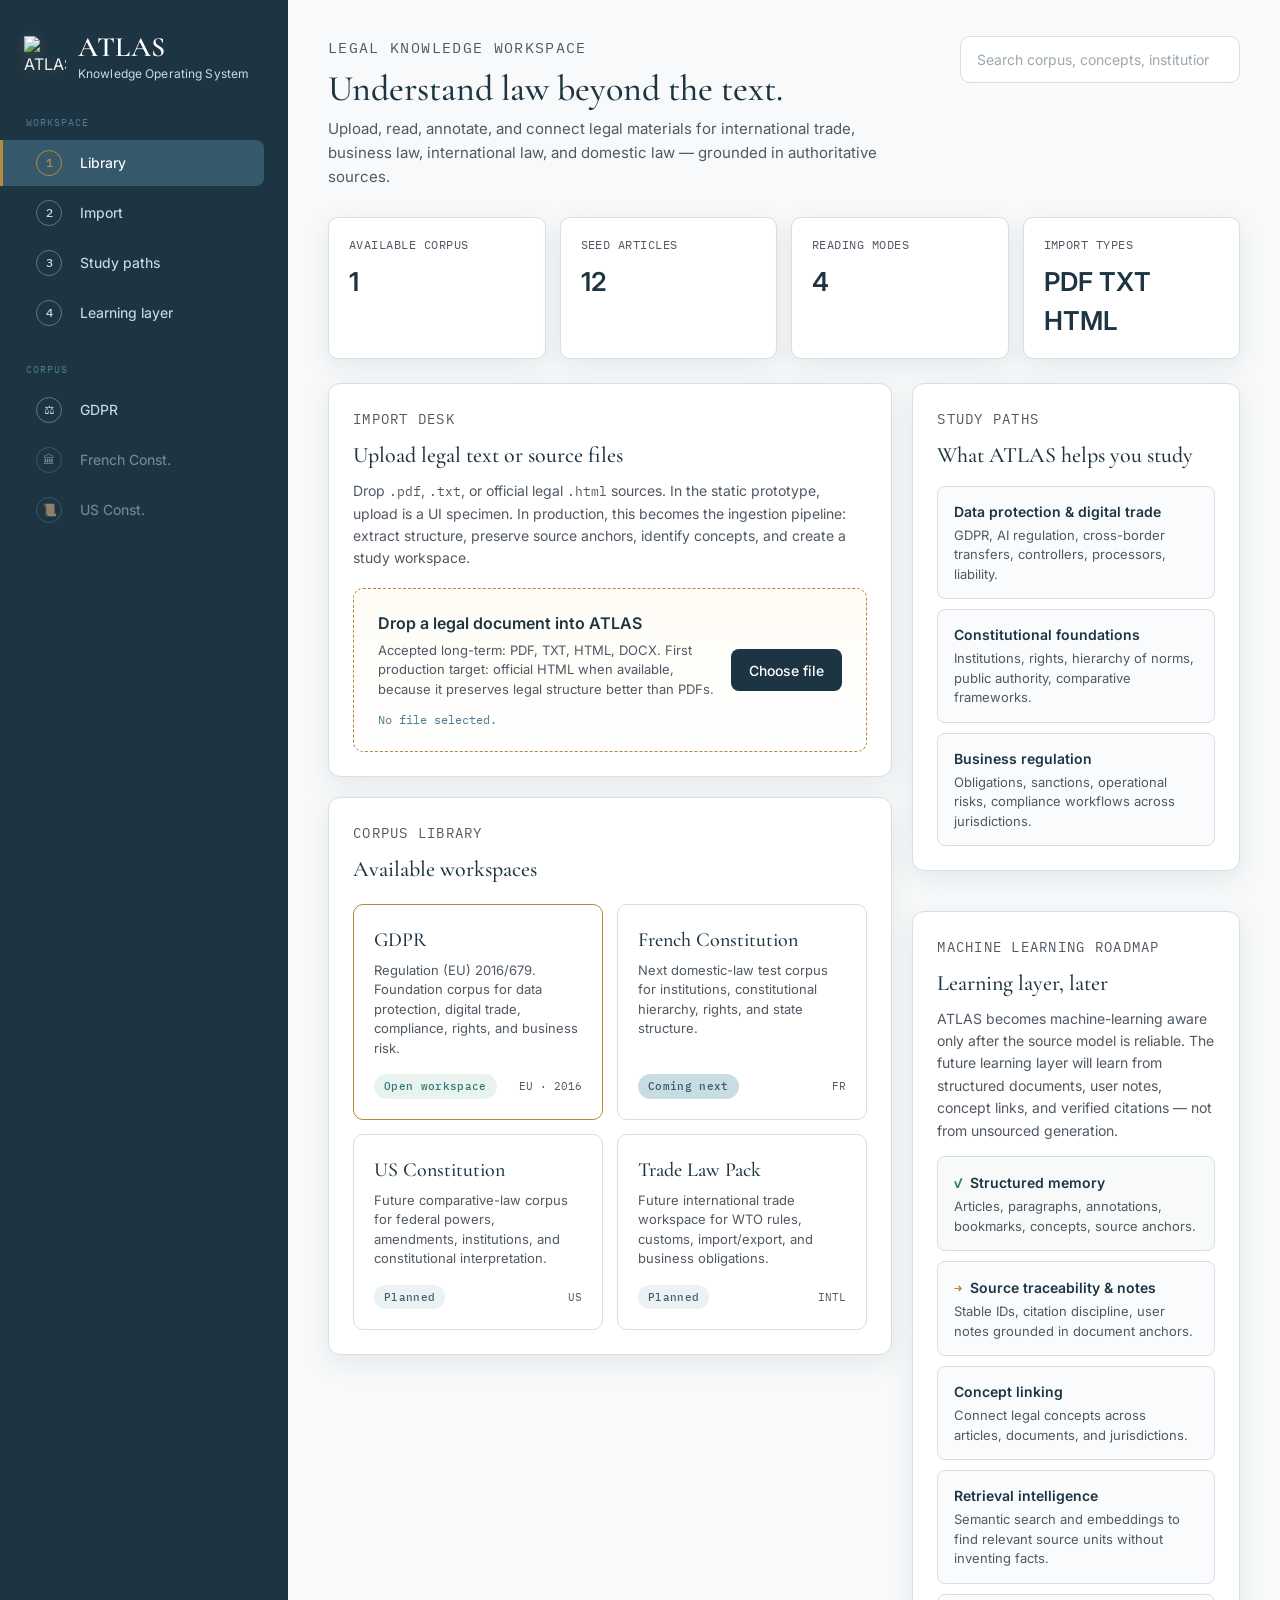
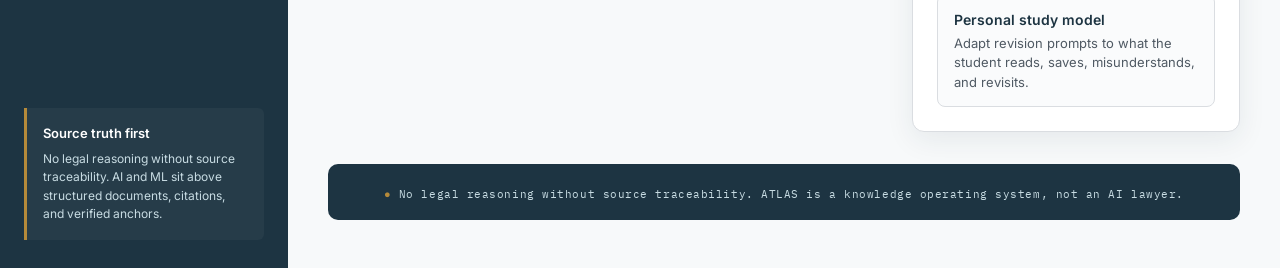
==== index.html @ c78c4022 "Create index.html" ====
<!doctype html>
<html lang="en">
  <head>
    <meta charset="utf-8">
    <meta name="viewport" content="width=device-width, initial-scale=1">
    <title>ATLAS — Legal Knowledge Workspace</title>

    <!-- Charter typography: Cormorant Garamond (display), Inter (UI), IBM Plex Mono (references) -->
    <link rel="preconnect" href="https://fonts.googleapis.com">
    <link rel="preconnect" href="https://fonts.gstatic.com" crossorigin>
    <link href="https://fonts.googleapis.com/css2?family=Cormorant+Garamond:ital,wght@0,400;0,500;0,600;1,400&family=IBM+Plex+Mono:wght@400;500&family=Inter:opsz,wght@14..32,400..600&display=swap" rel="stylesheet">

    <style>
      /* ═══════════ CHARTER COLOURS ═══════════ */
      :root {
        --parchment: #F4EEE5;
        --archive-sand: #EBE4D9;
        --app-white: #F7F9FA;
        --stone-grey: #DADDE1;
        --graphite: #4F5963;
        --navy: #1D3442;
        --observatory: #35586B;
        --atlantic: #4E7D92;
        --glacier: #C8DCE3;
        --mist: #EAF2F5;
        --champagne: #B58A3A;

        --ink: #101820;
        --panel-bg: #FFFFFF;
        --shadow: 0 8px 28px rgba(29, 52, 66, 0.08);
        --shadow-hover: 0 14px 38px rgba(29, 52, 66, 0.12);

        /* Charter typography stack */
        --serif-display: "Cormorant Garamond", "Times New Roman", Times, serif;
        --sans-ui: "Inter", system-ui, -apple-system, sans-serif;
        --mono-ref: "IBM Plex Mono", ui-monospace, monospace;
      }

      * { box-sizing: border-box; margin: 0; padding: 0; }

      body {
        background: var(--app-white);
        color: var(--graphite);
        font-family: var(--sans-ui);
        line-height: 1.5;
        -webkit-font-smoothing: antialiased;
      }

      a { color: inherit; text-decoration: none; }
      button, input { font: inherit; }

      /* ═══════════ LAYOUT ═══════════ */
      .app {
        min-height: 100vh;
        display: grid;
        grid-template-columns: 288px minmax(0, 1fr);
      }

      /* ═══════════ SIDEBAR — Atlas Navy ═══════════ */
      .sidebar {
        background: var(--navy);
        color: #EAF2F5;
        padding: 32px 24px 28px;
        min-height: 100vh;
        position: sticky;
        top: 0;
        display: flex;
        flex-direction: column;
      }

      .brand {
        display: flex;
        align-items: center;
        gap: 12px;
        margin-bottom: 32px;
      }

      .brand-logo {
        width: 42px;
        height: 42px;
        object-fit: contain;
        filter: drop-shadow(0 2px 6px rgba(181, 138, 58, 0.25));
      }

      .brand h1 {
        font-family: var(--serif-display);
        font-size: 28px;
        font-weight: 600;
        letter-spacing: 0.02em;
        color: #FFFFFF;
        line-height: 1.1;
      }

      .brand p {
        font-family: var(--sans-ui);
        font-size: 12px;
        color: var(--glacier);
        margin-top: 2px;
        letter-spacing: 0.01em;
      }

      .nav-section {
        margin-bottom: 22px;
      }

      .nav-title {
        font-family: var(--mono-ref);
        font-size: 10px;
        letter-spacing: 0.1em;
        text-transform: uppercase;
        color: var(--atlantic);
        margin-bottom: 10px;
        padding-left: 2px;
      }

      .side-link {
        display: grid;
        grid-template-columns: 32px 1fr;
        align-items: center;
        gap: 12px;
        padding: 10px 12px;
        border-radius: 8px;
        color: var(--glacier);
        font-size: 14px;
        font-weight: 450;
        transition: background 0.15s ease, color 0.15s ease;
        margin-bottom: 4px;
      }

      .side-link:hover {
        background: var(--observatory);
        color: #FFFFFF;
      }

      .side-link.active {
        background: var(--observatory);
        color: #FFFFFF;
        border-left: 3px solid var(--champagne);
        border-radius: 0 8px 8px 0;
        margin-left: -24px;
        padding-left: 33px;
      }

      .step {
        width: 26px;
        height: 26px;
        border: 1px solid var(--atlantic);
        border-radius: 50%;
        display: grid;
        place-items: center;
        font-family: var(--mono-ref);
        font-size: 12px;
        color: var(--glacier);
      }

      .side-link.active .step {
        border-color: var(--champagne);
        color: var(--champagne);
      }

      .sidebar-principle {
        margin-top: auto;
        padding: 16px;
        background: rgba(255, 255, 255, 0.04);
        border-left: 3px solid var(--champagne);
        border-radius: 0 6px 6px 0;
      }

      .sidebar-principle strong {
        display: block;
        font-size: 13px;
        font-weight: 600;
        color: #FFFFFF;
      }

      .sidebar-principle span {
        display: block;
        margin-top: 6px;
        font-size: 12px;
        color: var(--glacier);
        line-height: 1.55;
      }

      /* ═══════════ MAIN ═══════════ */
      .main {
        min-width: 0;
        padding: 36px 40px 48px;
      }

      .topbar {
        display: flex;
        align-items: flex-start;
        justify-content: space-between;
        gap: 24px;
        margin-bottom: 28px;
        flex-wrap: wrap;
      }

      .eyebrow {
        font-family: var(--mono-ref);
        font-size: 11px;
        letter-spacing: 0.09em;
        text-transform: uppercase;
        color: var(--atlantic);
        margin-bottom: 8px;
      }

      .topbar h2 {
        font-family: var(--serif-display);
        font-size: 36px;
        font-weight: 500;
        color: var(--navy);
        line-height: 1.15;
        margin-bottom: 8px;
      }

      .topbar p {
        max-width: 580px;
        color: var(--graphite);
        font-size: 15px;
        line-height: 1.6;
      }

      .search {
        min-width: 280px;
        max-width: 360px;
        flex-shrink: 0;
      }

      .search input {
        width: 100%;
        border: 1px solid var(--stone-grey);
        background: var(--panel-bg);
        border-radius: 10px;
        padding: 12px 16px;
        font-size: 14px;
        color: var(--navy);
        outline: none;
        transition: border-color 0.2s ease, box-shadow 0.2s ease;
      }

      .search input::placeholder {
        color: #9BA7B0;
      }

      .search input:focus {
        border-color: var(--atlantic);
        box-shadow: 0 0 0 3px rgba(78, 125, 146, 0.12);
      }

      /* ═══════════ METRICS ═══════════ */
      .metrics {
        display: grid;
        grid-template-columns: repeat(4, minmax(0, 1fr));
        gap: 14px;
        margin-bottom: 24px;
      }

      .metric {
        background: var(--panel-bg);
        border: 1px solid var(--stone-grey);
        border-radius: 10px;
        padding: 18px 20px;
        box-shadow: var(--shadow);
      }

      .metric span {
        display: block;
        font-size: 12px;
        color: var(--graphite);
        font-family: var(--mono-ref);
        letter-spacing: 0.04em;
        text-transform: uppercase;
      }

      .metric strong {
        display: block;
        margin-top: 8px;
        font-size: 26px;
        font-weight: 600;
        color: var(--navy);
        font-family: var(--sans-ui);
      }

      /* ═══════════ DASHBOARD ═══════════ */
      .dashboard {
        display: grid;
        grid-template-columns: minmax(0, 1.55fr) minmax(320px, 0.9fr);
        gap: 20px;
        align-items: start;
      }

      /* ═══════════ PANELS ═══════════ */
      .panel {
        background: var(--panel-bg);
        border: 1px solid var(--stone-grey);
        border-radius: 12px;
        padding: 24px;
        box-shadow: var(--shadow);
      }

      .panel h3 {
        font-family: var(--serif-display);
        font-size: 22px;
        font-weight: 500;
        color: var(--navy);
        margin-bottom: 8px;
      }

      .panel p {
        color: var(--graphite);
        font-size: 14px;
        line-height: 1.6;
      }

      .panel + .panel {
        margin-top: 20px;
      }

      /* ═══════════ UPLOAD ZONE ═══════════ */
      .upload-zone {
        margin-top: 18px;
        border: 1px dashed var(--champagne);
        background: linear-gradient(180deg, #FFFCF5, #FFFFFF);
        border-radius: 10px;
        padding: 22px 24px;
        display: grid;
        grid-template-columns: 1fr auto;
        align-items: center;
        gap: 16px;
      }

      .upload-zone strong {
        display: block;
        font-size: 16px;
        font-weight: 600;
        color: var(--navy);
      }

      .upload-zone span {
        display: block;
        margin-top: 6px;
        color: var(--graphite);
        font-size: 13px;
        line-height: 1.5;
      }

      .file-input {
        position: relative;
        overflow: hidden;
        flex-shrink: 0;
      }

      .file-input input {
        position: absolute;
        inset: 0;
        opacity: 0;
        cursor: pointer;
      }

      /* ═══════════ BUTTONS ═══════════ */
      .button {
        display: inline-flex;
        align-items: center;
        justify-content: center;
        min-height: 42px;
        border-radius: 8px;
        padding: 10px 18px;
        font-size: 14px;
        font-weight: 500;
        font-family: var(--sans-ui);
        cursor: pointer;
        border: none;
        background: var(--navy);
        color: #FFFFFF;
        transition: background 0.2s ease, box-shadow 0.2s ease;
      }

      .button:hover {
        background: var(--observatory);
        box-shadow: 0 4px 14px rgba(29, 52, 66, 0.18);
      }

      .file-status {
        margin-top: 12px;
        font-family: var(--mono-ref);
        font-size: 12px;
        color: var(--atlantic);
      }

      /* ═══════════ CORPUS GRID ═══════════ */
      .corpus-grid {
        display: grid;
        grid-template-columns: repeat(2, minmax(0, 1fr));
        gap: 14px;
        margin-top: 18px;
      }

      .corpus-card {
        background: var(--panel-bg);
        border: 1px solid var(--stone-grey);
        border-radius: 10px;
        padding: 20px;
        min-height: 170px;
        display: flex;
        flex-direction: column;
        justify-content: space-between;
        transition: border-color 0.2s ease, box-shadow 0.2s ease;
        text-decoration: none;
        color: inherit;
      }

      .corpus-card:hover {
        border-color: var(--atlantic);
        box-shadow: var(--shadow-hover);
      }

      .corpus-card.available {
        border-color: var(--champagne);
        border-width: 1px;
      }

      .corpus-card h4 {
        font-family: var(--serif-display);
        font-size: 20px;
        font-weight: 500;
        color: var(--navy);
        margin-bottom: 6px;
      }

      .corpus-card p {
        font-size: 13px;
        color: var(--graphite);
        line-height: 1.5;
      }

      .card-footer {
        display: flex;
        align-items: center;
        justify-content: space-between;
        gap: 10px;
        margin-top: 16px;
        font-family: var(--mono-ref);
        font-size: 11px;
        color: var(--graphite);
      }

      /* ═══════════ STATUS BADGES ═══════════ */
      .status-badge {
        display: inline-block;
        padding: 4px 10px;
        border-radius: 20px;
        font-family: var(--mono-ref);
        font-size: 11px;
        font-weight: 500;
        letter-spacing: 0.03em;
      }

      .status-badge.active {
        background: #E8F3F0;
        color: #2F7773;
      }

      .status-badge.coming {
        background: var(--glacier);
        color: var(--observatory);
      }

      .status-badge.planned {
        background: var(--mist);
        color: var(--graphite);
      }

      .status-badge.in-force {
        background: #FFF4DC;
        color: var(--champagne);
      }

      /* ═══════════ RIGHT STACK ═══════════ */
      .right-stack {
        display: grid;
        gap: 20px;
      }

      .path-list,
      .roadmap-list {
        display: grid;
        gap: 10px;
        margin-top: 14px;
      }

      .path,
      .roadmap-item {
        border: 1px solid var(--stone-grey);
        border-radius: 8px;
        padding: 14px 16px;
        background: #FAFBFC;
      }

      .path strong,
      .roadmap-item strong {
        display: block;
        font-size: 14px;
        font-weight: 600;
        color: var(--navy);
      }

      .path span,
      .roadmap-item span {
        display: block;
        margin-top: 4px;
        font-size: 13px;
        color: var(--graphite);
        line-height: 1.5;
      }

      .roadmap-item.done {
        background: #F8FAF9;
        border-color: #D0E4DC;
      }

      .roadmap-item.done strong::before {
        content: "✓ ";
        color: #2F7773;
        font-family: var(--mono-ref);
      }

      .roadmap-item.current strong::before {
        content: "→ ";
        color: var(--champagne);
        font-family: var(--mono-ref);
      }

      /* ═══════════ FOOTER ═══════════ */
      .workspace-footer {
        margin-top: 32px;
        padding: 16px 20px;
        background: var(--navy);
        border-radius: 10px;
        text-align: center;
      }

      .workspace-footer span {
        font-family: var(--mono-ref);
        font-size: 11px;
        letter-spacing: 0.05em;
        color: var(--glacier);
      }

      .workspace-footer .gold-dot {
        color: var(--champagne);
      }

      /* ═══════════ RESPONSIVE ═══════════ */
      @media (max-width: 1100px) {
        .app {
          grid-template-columns: 250px minmax(0, 1fr);
        }

        .dashboard {
          grid-template-columns: 1fr;
        }

        .corpus-grid {
          grid-template-columns: 1fr 1fr;
        }

        .metrics {
          grid-template-columns: repeat(2, 1fr);
        }
      }

      @media (max-width: 780px) {
        .app {
          display: block;
        }

        .sidebar {
          position: static;
          min-height: auto;
          padding: 20px;
        }

        .side-link.active {
          margin-left: 0;
          padding-left: 12px;
          border-radius: 8px;
          border-left: none;
          background: var(--observatory);
        }

        .main {
          padding: 20px;
        }

        .topbar {
          display: block;
        }

        .topbar h2 {
          font-size: 28px;
        }

        .search {
          margin-top: 16px;
          max-width: none;
        }

        .upload-zone {
          grid-template-columns: 1fr;
        }

        .metrics {
          grid-template-columns: 1fr 1fr;
        }

        .corpus-grid {
          grid-template-columns: 1fr;
        }
      }
    </style>
  </head>
  <body>
    <div class="app">

      <!-- ═══════════ SIDEBAR — Atlas Navy ═══════════ -->
      <aside class="sidebar">
        <div class="brand">
          <img class="brand-logo" src="assets/main_logo.png" alt="ATLAS logo">
          <div>
            <h1>ATLAS</h1>
            <p>Knowledge Operating System</p>
          </div>
        </div>

        <div class="nav-section">
          <div class="nav-title">Workspace</div>
          <a class="side-link active" href="index.html">
            <span class="step">1</span><span>Library</span>
          </a>
          <a class="side-link" href="#upload">
            <span class="step">2</span><span>Import</span>
          </a>
          <a class="side-link" href="#paths">
            <span class="step">3</span><span>Study paths</span>
          </a>
          <a class="side-link" href="#learning">
            <span class="step">4</span><span>Learning layer</span>
          </a>
        </div>

        <div class="nav-section">
          <div class="nav-title">Corpus</div>
          <a class="side-link" href="documents/gdpr.html">
            <span class="step">⚖</span><span>GDPR</span>
          </a>
          <a class="side-link" href="#" style="opacity:0.5; pointer-events:none;">
            <span class="step">🏛</span><span>French Const.</span>
          </a>
          <a class="side-link" href="#" style="opacity:0.5; pointer-events:none;">
            <span class="step">📜</span><span>US Const.</span>
          </a>
        </div>

        <div class="sidebar-principle">
          <strong>Source truth first</strong>
          <span>No legal reasoning without source traceability. AI and ML sit above structured documents, citations, and verified anchors.</span>
        </div>
      </aside>

      <!-- ═══════════ MAIN WORKSPACE ═══════════ -->
      <main class="main">
        <header class="topbar">
          <div>
            <p class="eyebrow">Legal Knowledge Workspace</p>
            <h2>Understand law beyond the text.</h2>
            <p>Upload, read, annotate, and connect legal materials for international trade, business law, international law, and domestic law — grounded in authoritative sources.</p>
          </div>
          <label class="search">
            <input id="workspaceSearch" type="search" placeholder="Search corpus, concepts, institutions…">
          </label>
        </header>

        <!-- Metrics -->
        <section class="metrics" aria-label="Workspace metrics">
          <div class="metric"><span>Available Corpus</span><strong>1</strong></div>
          <div class="metric"><span>Seed Articles</span><strong>12</strong></div>
          <div class="metric"><span>Reading Modes</span><strong>4</strong></div>
          <div class="metric"><span>Import Types</span><strong>PDF TXT HTML</strong></div>
        </section>

        <!-- Dashboard -->
        <section class="dashboard">
          <div>
            <!-- Upload / Import -->
            <section class="panel" id="upload">
              <p class="eyebrow">Import Desk</p>
              <h3>Upload legal text or source files</h3>
              <p>Drop <code style="font-family:var(--mono-ref); font-size:13px;">.pdf</code>, <code style="font-family:var(--mono-ref); font-size:13px;">.txt</code>, or official legal <code style="font-family:var(--mono-ref); font-size:13px;">.html</code> sources. In the static prototype, upload is a UI specimen. In production, this becomes the ingestion pipeline: extract structure, preserve source anchors, identify concepts, and create a study workspace.</p>

              <div class="upload-zone">
                <div>
                  <strong>Drop a legal document into ATLAS</strong>
                  <span>Accepted long-term: PDF, TXT, HTML, DOCX. First production target: official HTML when available, because it preserves legal structure better than PDFs.</span>
                  <div class="file-status" id="fileStatus">No file selected.</div>
                </div>
                <label class="file-input button">
                  Choose file
                  <input id="fileInput" type="file" accept=".pdf,.txt,.html,.htm,.docx">
                </label>
              </div>
            </section>

            <!-- Corpus Library -->
            <section class="panel" style="margin-top:20px;">
              <p class="eyebrow">Corpus Library</p>
              <h3>Available workspaces</h3>
              <div class="corpus-grid" id="corpusGrid">
                <a class="corpus-card available" href="documents/gdpr.html" data-search="gdpr european union privacy data protection trade business regulation">
                  <div>
                    <h4>GDPR</h4>
                    <p>Regulation (EU) 2016/679. Foundation corpus for data protection, digital trade, compliance, rights, and business risk.</p>
                  </div>
                  <div class="card-footer">
                    <span class="status-badge active">Open workspace</span>
                    <span>EU · 2016</span>
                  </div>
                </a>

                <article class="corpus-card" data-search="french constitution domestic law france institutions constitutional">
                  <div>
                    <h4>French Constitution</h4>
                    <p>Next domestic-law test corpus for institutions, constitutional hierarchy, rights, and state structure.</p>
                  </div>
                  <div class="card-footer">
                    <span class="status-badge coming">Coming next</span>
                    <span>FR</span>
                  </div>
                </article>

                <article class="corpus-card" data-search="us constitution united states constitutional federal rights">
                  <div>
                    <h4>US Constitution</h4>
                    <p>Future comparative-law corpus for federal powers, amendments, institutions, and constitutional interpretation.</p>
                  </div>
                  <div class="card-footer">
                    <span class="status-badge planned">Planned</span>
                    <span>US</span>
                  </div>
                </article>

                <article class="corpus-card" data-search="wto international trade business import export">
                  <div>
                    <h4>Trade Law Pack</h4>
                    <p>Future international trade workspace for WTO rules, customs, import/export, and business obligations.</p>
                  </div>
                  <div class="card-footer">
                    <span class="status-badge planned">Planned</span>
                    <span>INTL</span>
                  </div>
                </article>
              </div>
            </section>
          </div>

          <!-- Right stack -->
          <aside class="right-stack">
            <!-- Study Paths -->
            <section class="panel" id="paths">
              <p class="eyebrow">Study Paths</p>
              <h3>What ATLAS helps you study</h3>
              <div class="path-list">
                <div class="path">
                  <strong>Data protection & digital trade</strong>
                  <span>GDPR, AI regulation, cross-border transfers, controllers, processors, liability.</span>
                </div>
                <div class="path">
                  <strong>Constitutional foundations</strong>
                  <span>Institutions, rights, hierarchy of norms, public authority, comparative frameworks.</span>
                </div>
                <div class="path">
                  <strong>Business regulation</strong>
                  <span>Obligations, sanctions, operational risks, compliance workflows across jurisdictions.</span>
                </div>
              </div>
            </section>

            <!-- ML Roadmap -->
            <section class="panel" id="learning">
              <p class="eyebrow">Machine Learning Roadmap</p>
              <h3>Learning layer, later</h3>
              <p style="margin-bottom:14px;">ATLAS becomes machine-learning aware only after the source model is reliable. The future learning layer will learn from structured documents, user notes, concept links, and verified citations — not from unsourced generation.</p>
              <div class="roadmap-list">
                <div class="roadmap-item done">
                  <strong>Structured memory</strong>
                  <span>Articles, paragraphs, annotations, bookmarks, concepts, source anchors.</span>
                </div>
                <div class="roadmap-item current">
                  <strong>Source traceability & notes</strong>
                  <span>Stable IDs, citation discipline, user notes grounded in document anchors.</span>
                </div>
                <div class="roadmap-item">
                  <strong>Concept linking</strong>
                  <span>Connect legal concepts across articles, documents, and jurisdictions.</span>
                </div>
                <div class="roadmap-item">
                  <strong>Retrieval intelligence</strong>
                  <span>Semantic search and embeddings to find relevant source units without inventing facts.</span>
                </div>
                <div class="roadmap-item">
                  <strong>Personal study model</strong>
                  <span>Adapt revision prompts to what the student reads, saves, misunderstands, and revisits.</span>
                </div>
              </div>
            </section>
          </aside>
        </section>

        <!-- Footer -->
        <footer class="workspace-footer">
          <span><span class="gold-dot">●</span> No legal reasoning without source traceability. ATLAS is a knowledge operating system, not an AI lawyer.</span>
        </footer>
      </main>
    </div>

    <script>
      const fileInput = document.getElementById("fileInput");
      const fileStatus = document.getElementById("fileStatus");
      const search = document.getElementById("workspaceSearch");
      const cards = Array.from(document.querySelectorAll("[data-search]"));

      fileInput.addEventListener("change", event => {
        const file = event.target.files[0];
        fileStatus.textContent = file
          ? `${file.name} selected. Ingestion pipeline not connected yet.`
          : "No file selected.";
      });

      search.addEventListener("input", event => {
        const query = event.target.value.trim().toLowerCase();
        cards.forEach(card => {
          const haystack = `${card.textContent} ${card.dataset.search}`.toLowerCase();
          card.style.display = haystack.includes(query) ? "" : "none";
        });
      });
    </script>
  </body>
</html>
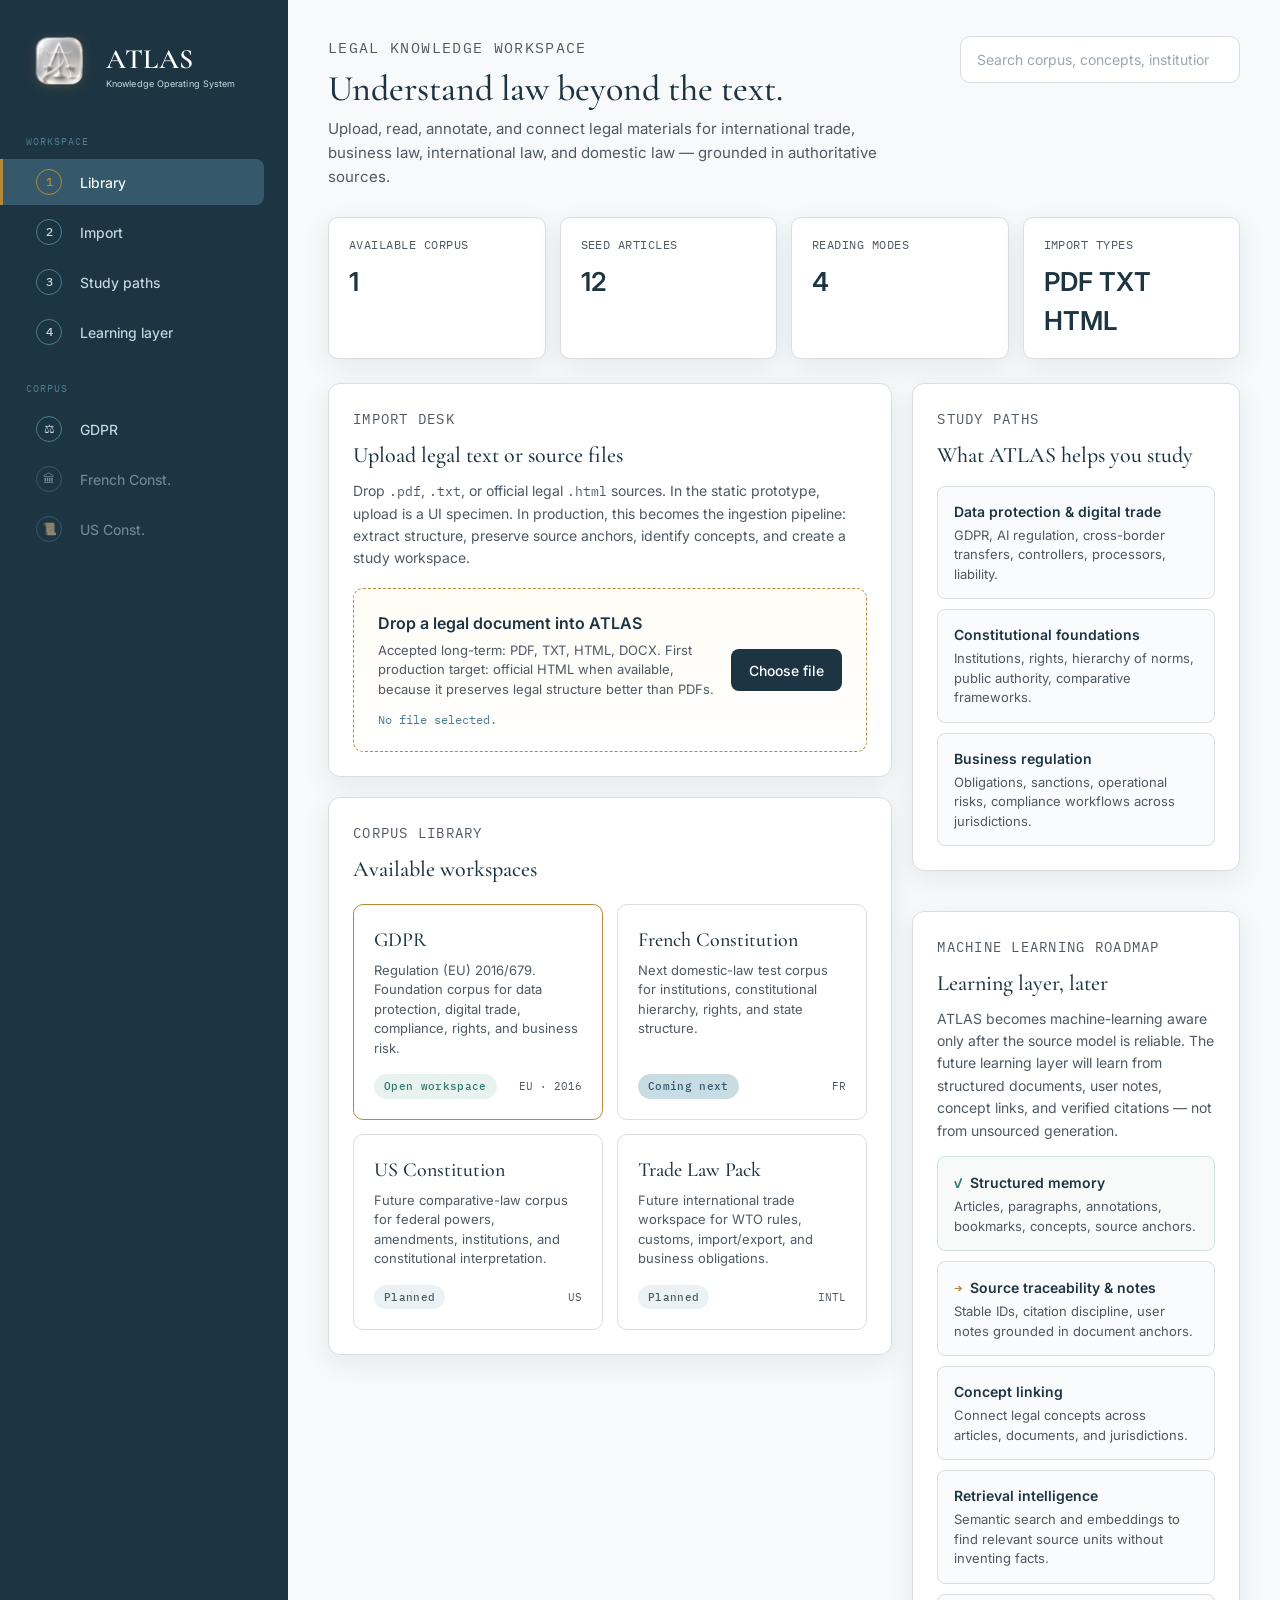
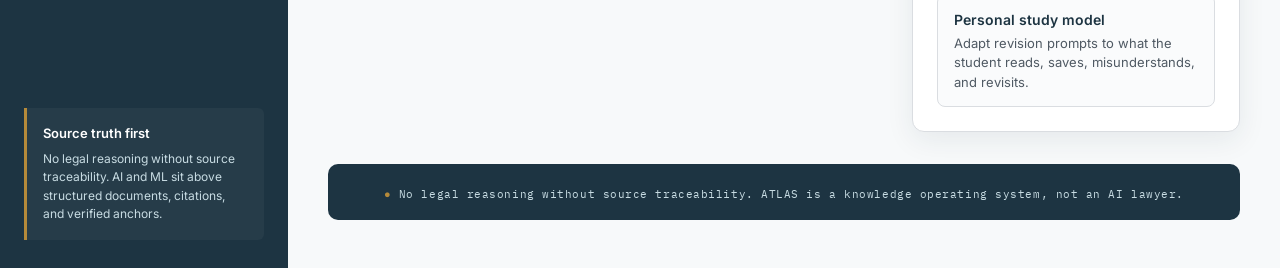
==== commit 78e290a1: "Update brand logo size and font size in index.html" ====
--- a/index.html
+++ b/index.html
@@ -76,8 +76,8 @@
       }
 
       .brand-logo {
-        width: 42px;
-        height: 42px;
+        width: 70px;
+        height: 70px;
         object-fit: contain;
         filter: drop-shadow(0 2px 6px rgba(181, 138, 58, 0.25));
       }
@@ -93,7 +93,7 @@
 
       .brand p {
         font-family: var(--sans-ui);
-        font-size: 12px;
+        font-size: 9px;
         color: var(--glacier);
         margin-top: 2px;
         letter-spacing: 0.01em;
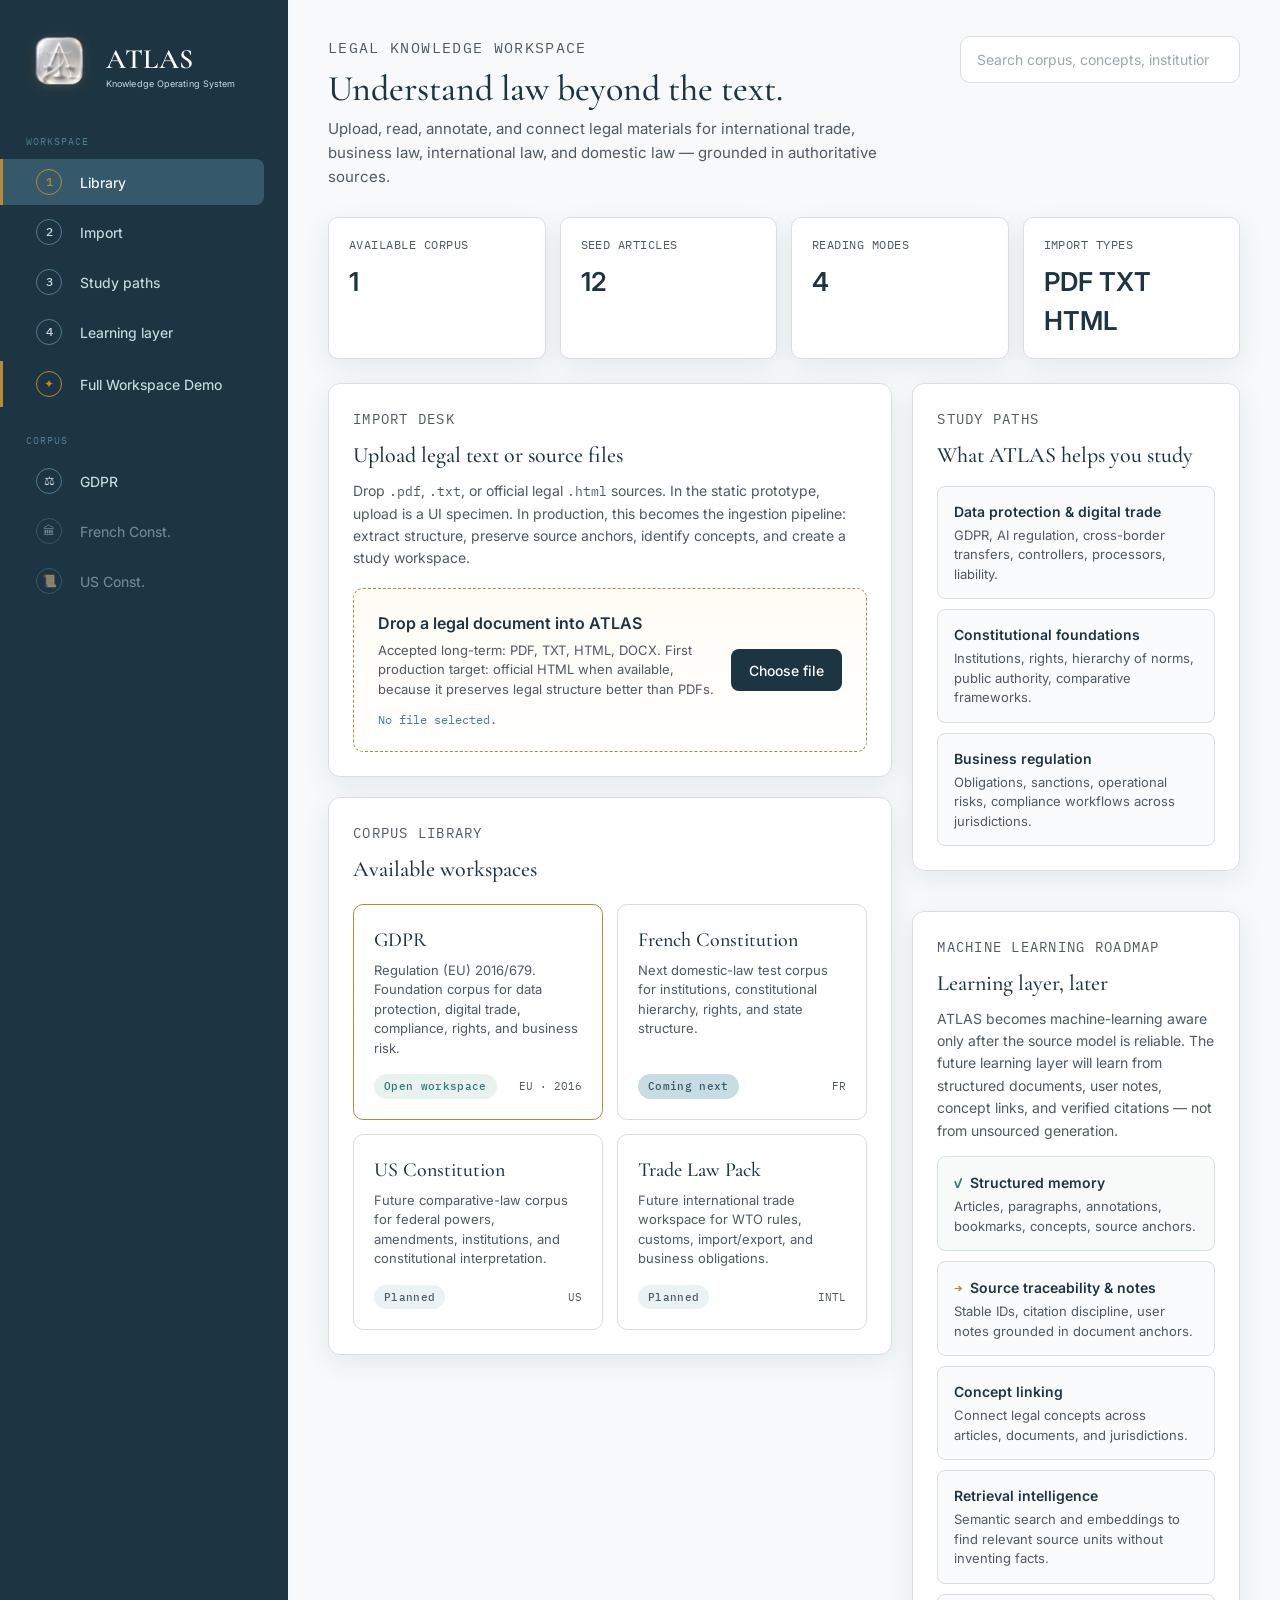
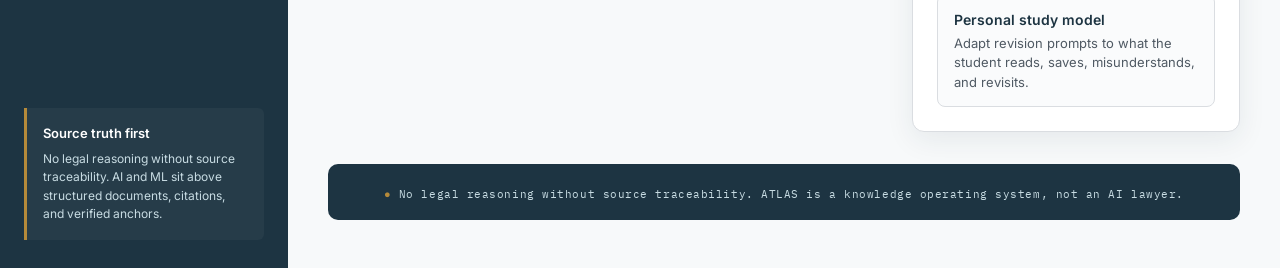
==== commit 0640c95a: "Update index.html" ====
--- a/index.html
+++ b/index.html
@@ -632,22 +632,25 @@
             <p>Knowledge Operating System</p>
           </div>
         </div>
-
+        
         <div class="nav-section">
-          <div class="nav-title">Workspace</div>
-          <a class="side-link active" href="index.html">
-            <span class="step">1</span><span>Library</span>
-          </a>
-          <a class="side-link" href="#upload">
-            <span class="step">2</span><span>Import</span>
-          </a>
-          <a class="side-link" href="#paths">
-            <span class="step">3</span><span>Study paths</span>
-          </a>
-          <a class="side-link" href="#learning">
-            <span class="step">4</span><span>Learning layer</span>
-          </a>
-        </div>
+      <div class="nav-title">Workspace</div>
+      <a class="side-link active" href="index.html">
+        <span class="step">1</span><span>Library</span>
+      </a>
+      <a class="side-link" href="#upload">
+        <span class="step">2</span><span>Import</span>
+      </a>
+      <a class="side-link" href="#paths">
+        <span class="step">3</span><span>Study paths</span>
+      </a>
+      <a class="side-link" href="#learning">
+        <span class="step">4</span><span>Learning layer</span>
+      </a>
+      <a class="side-link" href="app.html" style="margin-top:6px; border-left: 3px solid var(--champagne); border-radius: 0 8px 8px 0; margin-left:-24px; padding-left:33px;">
+        <span class="step" style="border-color:var(--champagne); color:var(--champagne);">✦</span><span>Full Workspace Demo</span>
+      </a>
+    </div>
 
         <div class="nav-section">
           <div class="nav-title">Corpus</div>
